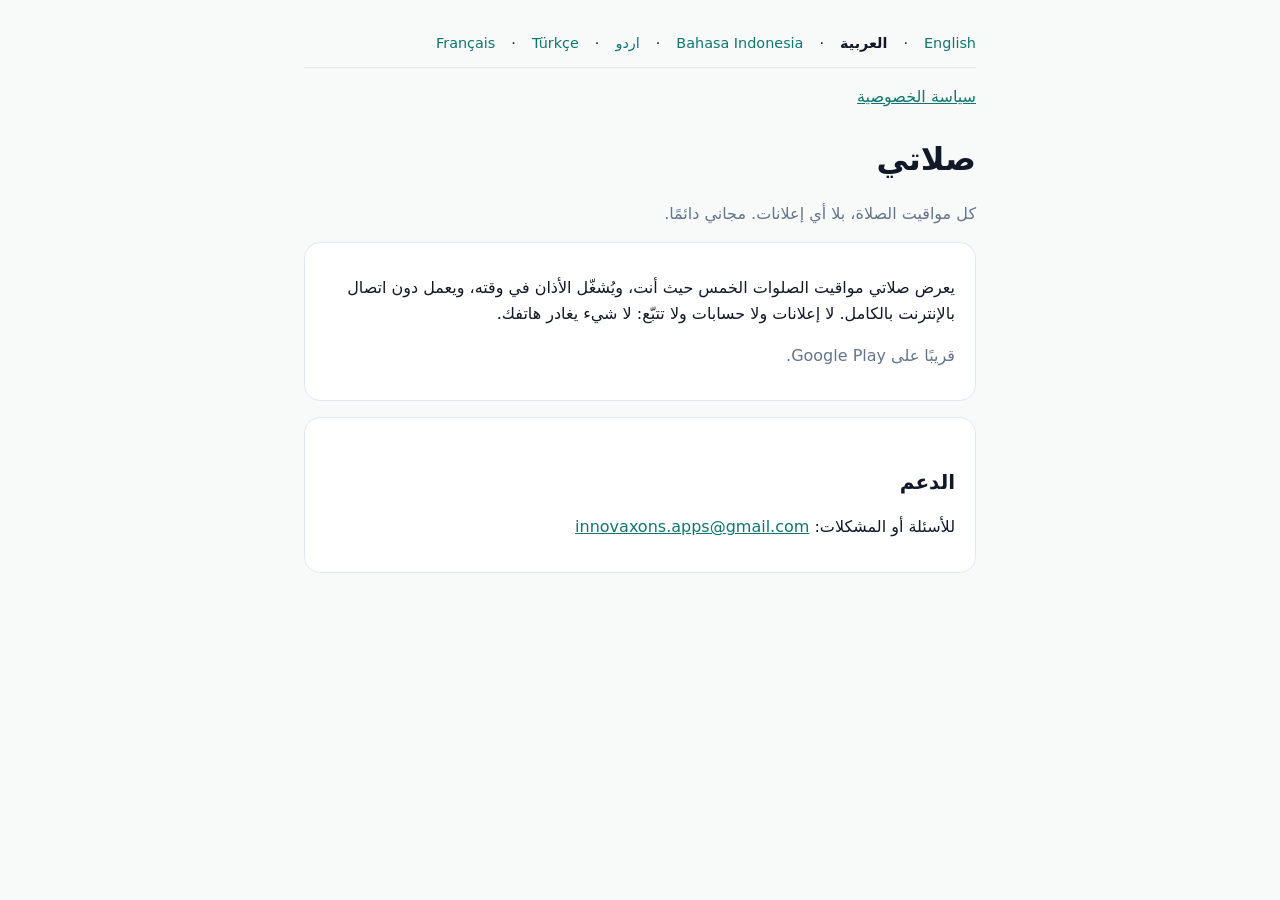
==== ar/index.html @ 23570a6e "feat(i18n): launch 6-language site with RTL support, language switcher, and updated privacy policy" ====
<!-- translation: needs native review (M2d-06) -->
<!doctype html>
<html lang="ar" dir="rtl">
<head>
  <meta charset="utf-8">
  <meta name="viewport" content="width=device-width, initial-scale=1">
  <title>صلاتي: مواقيت الصلاة</title>
  <meta name="description" content="يعرض صلاتي مواقيت الصلاة حيث أنت. مجاني، بلا إعلانات، ولا شيء يغادر هاتفك.">
  <link rel="canonical" href="https://salaty.innovaxons.com/">
  <link rel="alternate" hreflang="x-default" href="https://salaty.innovaxons.com/">
  <link rel="alternate" hreflang="en" href="https://salaty.innovaxons.com/">
  <link rel="alternate" hreflang="ar" href="https://salaty.innovaxons.com/ar/">
  <link rel="alternate" hreflang="id" href="https://salaty.innovaxons.com/id/">
  <link rel="alternate" hreflang="ur" href="https://salaty.innovaxons.com/ur/">
  <link rel="alternate" hreflang="tr" href="https://salaty.innovaxons.com/tr/">
  <link rel="alternate" hreflang="fr" href="https://salaty.innovaxons.com/fr/">
  <link rel="stylesheet" href="/style.css">
</head>
<body>
  <a href="#content" class="sr-only">انتقل إلى المحتوى</a>
  <main id="content">
    <nav class="lang-switcher" aria-label="Language">
      <a href="/" lang="en">English</a> · 
      <strong>العربية</strong> · 
      <a href="/id/" lang="id">Bahasa Indonesia</a> · 
      <a href="/ur/" lang="ur" dir="rtl">اردو</a> · 
      <a href="/tr/" lang="tr">Türkçe</a> · 
      <a href="/fr/" lang="fr">Français</a>
    </nav>
    <nav class="page-nav">
      <a href="/ar/privacy/">سياسة الخصوصية</a>
    </nav>
    <h1>صلاتي</h1>
    <p class="muted">كل مواقيت الصلاة، بلا أي إعلانات. مجاني دائمًا.</p>
    <section>
      <p>يعرض صلاتي مواقيت الصلوات الخمس حيث أنت، ويُشغّل الأذان في وقته، ويعمل دون اتصال بالإنترنت بالكامل. لا إعلانات ولا حسابات ولا تتبّع: لا شيء يغادر هاتفك.</p>
      <!-- PLAY_LINK -->
      <p class="muted">قريبًا على Google Play.</p>
    </section>
    <section>
      <h2>الدعم</h2>
      <p>للأسئلة أو المشكلات: <a href="mailto:innovaxons.apps@gmail.com">innovaxons.apps@gmail.com</a></p>
    </section>
  </main>
</body>
</html>
---- style.css ----
:root {
  --surface: #f8faf9;
  --card: #ffffff;
  --ink: #111827;
  --muted: #64748b;
  --primary: #0f766e;
  --line: #e2e8f0;
}
@media (prefers-color-scheme: dark) {
  :root {
    --surface: #0b0f14;
    --card: #161c24;
    --ink: #f1f5f9;
    --muted: #94a3b8;
    --primary: #2dd4bf;
    --line: #27303d;
  }
}
* { box-sizing: border-box; }
body {
  margin: 0;
  background: var(--surface);
  color: var(--ink);
  font: 16px/1.6 system-ui, -apple-system, "Segoe UI", Roboto, "Noto Sans Arabic", "Geeza Pro", "Noto Nastaliq Urdu", sans-serif;
  text-align: start;
}
[dir="rtl"] {
  font-family: system-ui, -apple-system, "Segoe UI", Roboto, "Noto Naskh Arabic", "Geeza Pro", "Noto Nastaliq Urdu", sans-serif;
}
.sr-only {
  position: absolute;
  width: 1px;
  height: 1px;
  padding: 0;
  margin: -1px;
  overflow: hidden;
  clip: rect(0, 0, 0, 0);
  white-space: nowrap;
  border: 0;
}
.sr-only:focus {
  position: static;
  width: auto;
  height: auto;
  margin-block-end: 1rem;
  overflow: visible;
  clip: auto;
  white-space: normal;
  display: inline-block;
  padding: .5rem 1rem;
  background: var(--card);
  border: 1px solid var(--primary);
  border-radius: .5rem;
}
main { max-width: 44rem; margin-inline: auto; padding: 2rem 1rem 4rem; }
h1 { font-size: 2rem; margin: 0 0 .25rem; }
h2 { font-size: 1.25rem; margin: 2rem 0 .5rem; }
p, li { color: var(--ink); }
.muted { color: var(--muted); }
a { color: var(--primary); }
section { background: var(--card); border: 1px solid var(--line); border-radius: 1rem; padding: 1rem 1.25rem; margin: 1rem 0; }
.table-container {
  overflow-x: auto;
  -webkit-overflow-scrolling: touch;
  margin: 1rem 0;
}
table { width: 100%; border-collapse: collapse; font-size: .95rem; min-width: 32rem; }
th, td { text-align: start; padding: .65rem .5rem; border-bottom: 1px solid var(--line); vertical-align: top; }
th { font-weight: 600; color: var(--muted); font-size: .85rem; text-transform: uppercase; letter-spacing: .025em; }
.lang-switcher {
  display: flex;
  flex-wrap: wrap;
  gap: .5rem 1rem;
  padding-bottom: .75rem;
  margin-bottom: 1rem;
  border-bottom: 1px solid var(--line);
  font-size: .9rem;
}
.lang-switcher a {
  text-decoration: none;
}
.lang-switcher a:hover {
  text-decoration: underline;
}
.lang-switcher strong {
  color: var(--ink);
}
nav.page-nav {
  display: flex;
  flex-wrap: wrap;
  gap: 1rem;
  margin-bottom: 1.5rem;
}
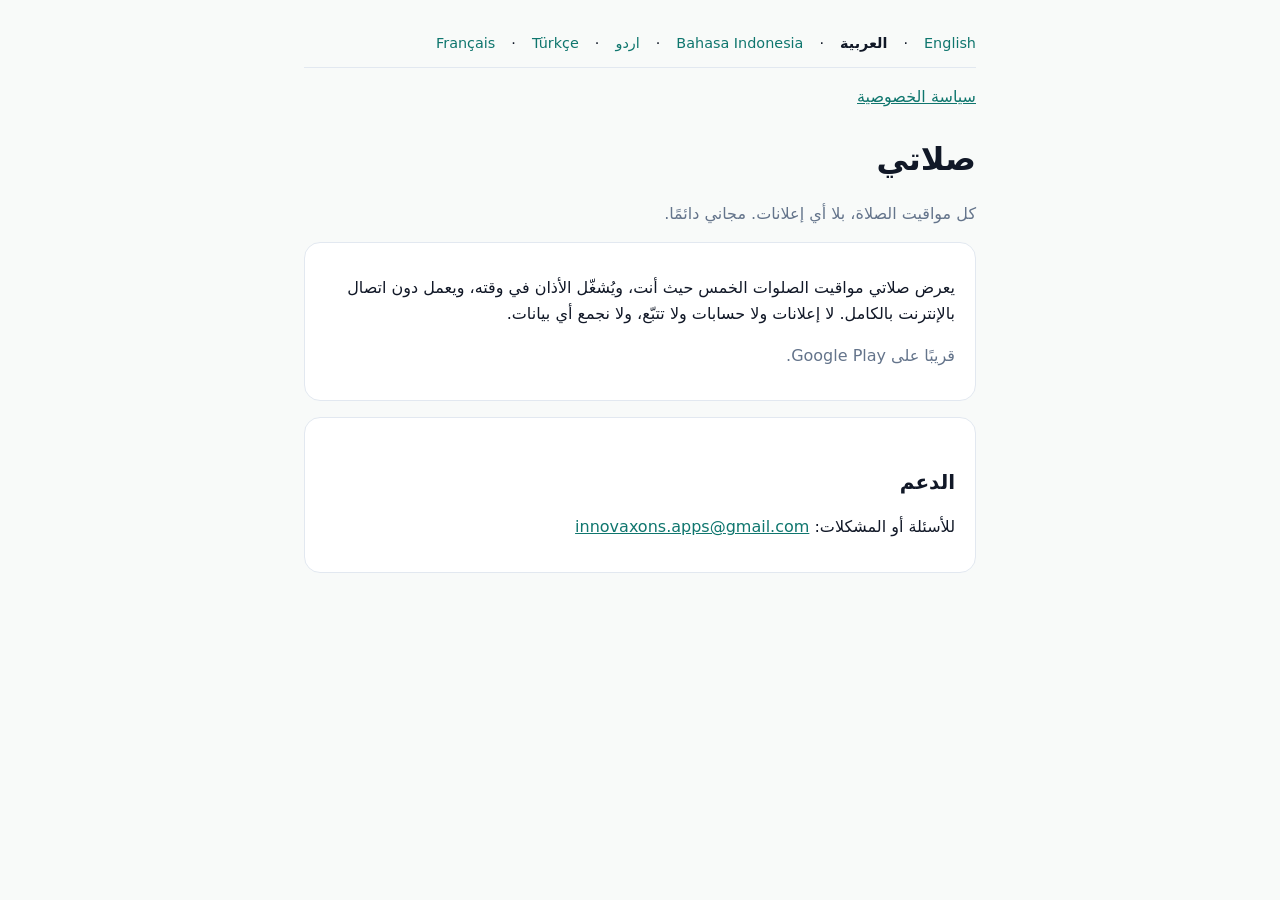
==== commit 5254b9ee: "Privacy: say what the optional watch app sends and how; remove 'nothing leaves your phone' (all 6 la" ====
--- a/ar/index.html
+++ b/ar/index.html
@@ -5,7 +5,7 @@
   <meta charset="utf-8">
   <meta name="viewport" content="width=device-width, initial-scale=1">
   <title>صلاتي: مواقيت الصلاة</title>
-  <meta name="description" content="يعرض صلاتي مواقيت الصلاة حيث أنت. مجاني، بلا إعلانات، ولا شيء يغادر هاتفك.">
+  <meta name="description" content="يعرض صلاتي مواقيت الصلاة حيث أنت. مجاني، بلا إعلانات، ولا نجمع أي بيانات.">
   <link rel="canonical" href="https://salaty.innovaxons.com/">
   <link rel="alternate" hreflang="x-default" href="https://salaty.innovaxons.com/">
   <link rel="alternate" hreflang="en" href="https://salaty.innovaxons.com/">
@@ -33,7 +33,7 @@
     <h1>صلاتي</h1>
     <p class="muted">كل مواقيت الصلاة، بلا أي إعلانات. مجاني دائمًا.</p>
     <section>
-      <p>يعرض صلاتي مواقيت الصلوات الخمس حيث أنت، ويُشغّل الأذان في وقته، ويعمل دون اتصال بالإنترنت بالكامل. لا إعلانات ولا حسابات ولا تتبّع: لا شيء يغادر هاتفك.</p>
+      <p>يعرض صلاتي مواقيت الصلوات الخمس حيث أنت، ويُشغّل الأذان في وقته، ويعمل دون اتصال بالإنترنت بالكامل. لا إعلانات ولا حسابات ولا تتبّع، ولا نجمع أي بيانات.</p>
       <!-- PLAY_LINK -->
       <p class="muted">قريبًا على Google Play.</p>
     </section>
